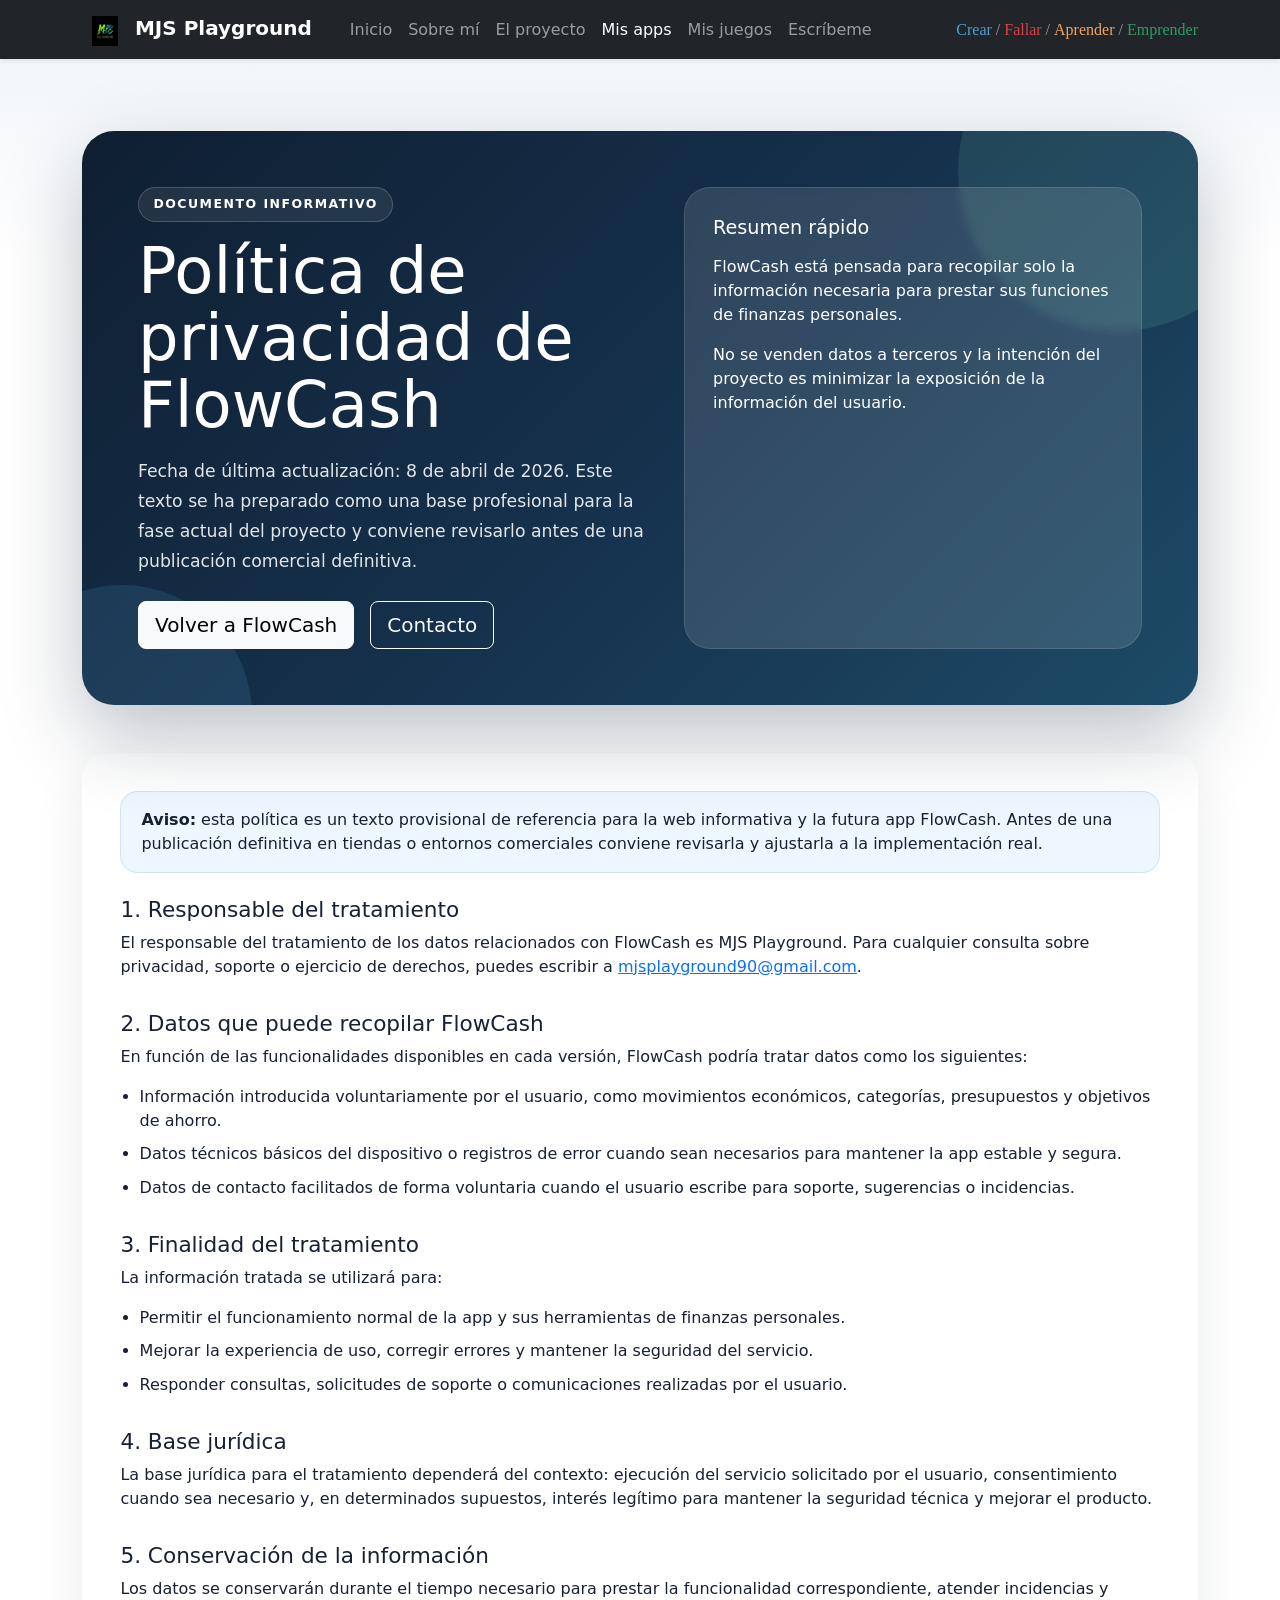
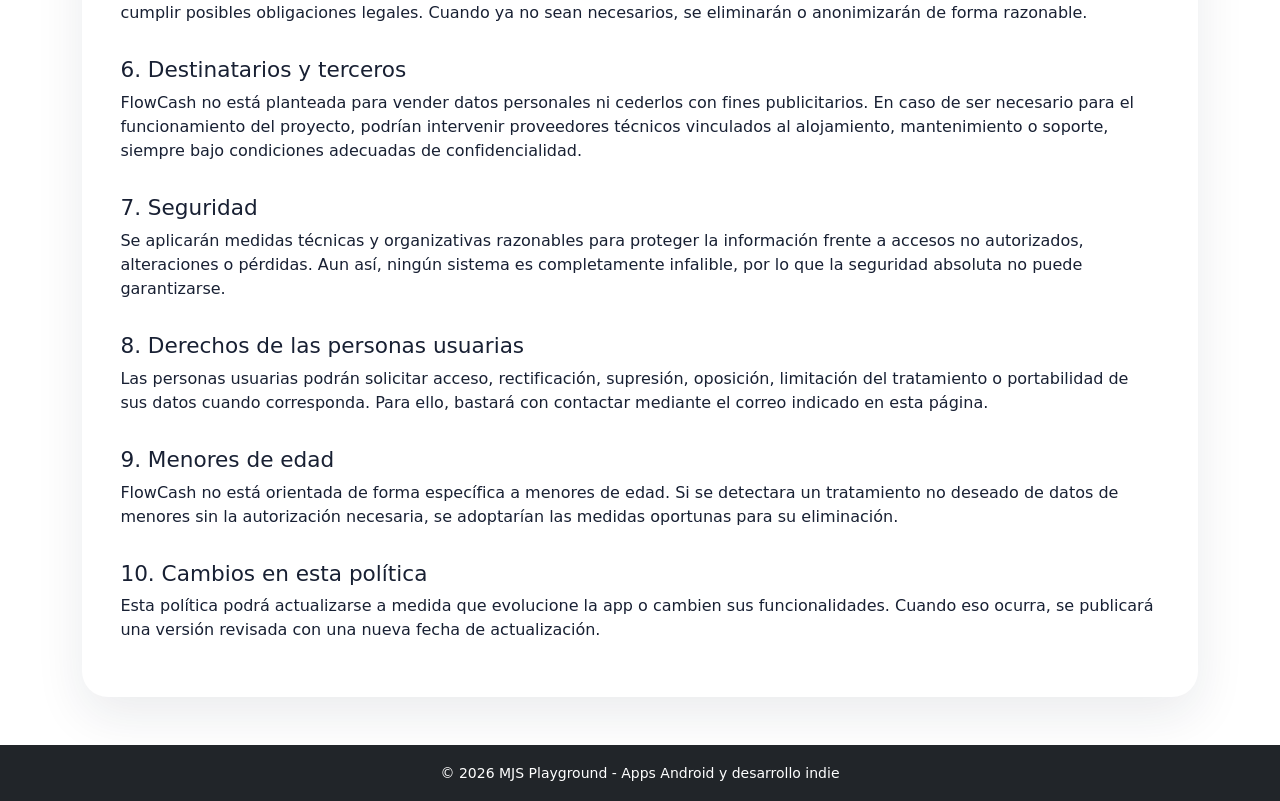
==== html/flowcash-privacy.html @ b143e2d8 "Añadida flowcash" ====
<!DOCTYPE html>
<html lang="es">
<head>
  <meta charset="UTF-8"/>
  <meta name="viewport" content="width=device-width, initial-scale=1.0"/>
  <title>Pol&iacute;tica de privacidad | FlowCash</title>
  <link rel="shortcut icon" type="image/x-icon" href="../images/favicon.png"/>
  <link href="https://cdn.jsdelivr.net/npm/bootstrap-icons@1.10.5/font/bootstrap-icons.css" rel="stylesheet"/>
  <link href="../css/bootstrap.min.css" rel="stylesheet"/>
  <link href="../css/kalam.css" rel="stylesheet"/>
  <link href="../css/variables.css" rel="stylesheet"/>
  <link href="../css/main.css" rel="stylesheet"/>
</head>
<body class="internal-page">
  <h1>Pol&iacute;tica de privacidad de FlowCash</h1>

  <header class="sticky-top">
    <nav class="navbar navbar-expand-lg navbar-dark bg-dark shadow-sm">
      <div class="container">
        <a class="navbar-brand" href="../index.html#inicio">
          <img src="../images/favicon.png" alt="Logo de MJS Playground" class="d-inline-block align-text-top"/>
          MJS Playground
        </a>

        <button class="navbar-toggler" type="button" data-bs-toggle="collapse" data-bs-target="#navbarPrivacy" aria-controls="navbarPrivacy" aria-expanded="false" aria-label="Mostrar navegacion">
          <span class="navbar-toggler-icon"></span>
        </button>

        <div class="collapse navbar-collapse" id="navbarPrivacy">
          <ul class="navbar-nav me-auto mb-2 mb-lg-0">
            <li class="nav-item">
              <a class="nav-link" href="../index.html#inicio">Inicio</a>
            </li>
            <li class="nav-item">
              <a class="nav-link" href="../index.html#sobre-mi">Sobre m&iacute;</a>
            </li>
            <li class="nav-item">
              <a class="nav-link" href="../index.html#proyecto">El proyecto</a>
            </li>
            <li class="nav-item">
              <a class="nav-link active" href="flowcash.html#flowcash">Mis apps</a>
            </li>
            <li class="nav-item">
              <a class="nav-link" href="../index.html#juegos">Mis juegos</a>
            </li>
            <li class="nav-item">
              <a class="nav-link" href="../index.html#contacto">Escr&iacute;beme</a>
            </li>
          </ul>

          <span class="navbar-text" style="color:#549ecc">Crear</span>
          <span class="navbar-text">&nbsp;/&nbsp;</span>
          <span class="navbar-text" style="color:#d64249">Fallar</span>
          <span class="navbar-text">&nbsp;/&nbsp;</span>
          <span class="navbar-text" style="color:#f4a261">Aprender</span>
          <span class="navbar-text">&nbsp;/&nbsp;</span>
          <span class="navbar-text" style="color:#2a9d64">Emprender</span>
        </div>
      </div>
    </nav>
  </header>

  <section class="internal-hero" id="politica-flowcash">
    <div class="container">
      <div class="internal-hero-panel">
        <div class="internal-hero-grid">
          <div>
            <span class="internal-kicker">Documento informativo</span>
            <h2 class="internal-title">Pol&iacute;tica de privacidad de FlowCash</h2>
            <p class="internal-lead">
              Fecha de &uacute;ltima actualizaci&oacute;n: 8 de abril de 2026. Este texto se ha preparado como una base profesional para la fase actual del proyecto y conviene revisarlo antes de una publicaci&oacute;n comercial definitiva.
            </p>
            <div class="d-flex flex-wrap gap-3 mt-4">
              <a class="btn btn-light btn-lg" href="flowcash.html">Volver a FlowCash</a>
              <a class="btn btn-outline-light btn-lg" href="../index.html#contacto">Contacto</a>
            </div>
          </div>
          <aside class="note-card">
            <h3>Resumen r&aacute;pido</h3>
            <p>FlowCash est&aacute; pensada para recopilar solo la informaci&oacute;n necesaria para prestar sus funciones de finanzas personales.</p>
            <p>No se venden datos a terceros y la intenci&oacute;n del proyecto es minimizar la exposici&oacute;n de la informaci&oacute;n del usuario.</p>
          </aside>
        </div>
      </div>
    </div>
  </section>

  <section class="pb-5">
    <div class="container">
      <article class="privacy-article">
        <div class="note-box mb-4">
          <strong>Aviso:</strong> esta pol&iacute;tica es un texto provisional de referencia para la web informativa y la futura app FlowCash. Antes de una publicaci&oacute;n definitiva en tiendas o entornos comerciales conviene revisarla y ajustarla a la implementaci&oacute;n real.
        </div>

        <h2>1. Responsable del tratamiento</h2>
        <p>
          El responsable del tratamiento de los datos relacionados con FlowCash es MJS Playground. Para cualquier consulta sobre privacidad, soporte o ejercicio de derechos, puedes escribir a <a href="mailto:mjsplayground90@gmail.com">mjsplayground90@gmail.com</a>.
        </p>

        <h2>2. Datos que puede recopilar FlowCash</h2>
        <p>En funci&oacute;n de las funcionalidades disponibles en cada versi&oacute;n, FlowCash podr&iacute;a tratar datos como los siguientes:</p>
        <ul class="privacy-list">
          <li>Informaci&oacute;n introducida voluntariamente por el usuario, como movimientos econ&oacute;micos, categor&iacute;as, presupuestos y objetivos de ahorro.</li>
          <li>Datos t&eacute;cnicos b&aacute;sicos del dispositivo o registros de error cuando sean necesarios para mantener la app estable y segura.</li>
          <li>Datos de contacto facilitados de forma voluntaria cuando el usuario escribe para soporte, sugerencias o incidencias.</li>
        </ul>

        <h2>3. Finalidad del tratamiento</h2>
        <p>La informaci&oacute;n tratada se utilizar&aacute; para:</p>
        <ul class="privacy-list">
          <li>Permitir el funcionamiento normal de la app y sus herramientas de finanzas personales.</li>
          <li>Mejorar la experiencia de uso, corregir errores y mantener la seguridad del servicio.</li>
          <li>Responder consultas, solicitudes de soporte o comunicaciones realizadas por el usuario.</li>
        </ul>

        <h2>4. Base jur&iacute;dica</h2>
        <p>
          La base jur&iacute;dica para el tratamiento depender&aacute; del contexto: ejecuci&oacute;n del servicio solicitado por el usuario, consentimiento cuando sea necesario y, en determinados supuestos, inter&eacute;s leg&iacute;timo para mantener la seguridad t&eacute;cnica y mejorar el producto.
        </p>

        <h2>5. Conservaci&oacute;n de la informaci&oacute;n</h2>
        <p>
          Los datos se conservar&aacute;n durante el tiempo necesario para prestar la funcionalidad correspondiente, atender incidencias y cumplir posibles obligaciones legales. Cuando ya no sean necesarios, se eliminar&aacute;n o anonimizar&aacute;n de forma razonable.
        </p>

        <h2>6. Destinatarios y terceros</h2>
        <p>
          FlowCash no est&aacute; planteada para vender datos personales ni cederlos con fines publicitarios. En caso de ser necesario para el funcionamiento del proyecto, podr&iacute;an intervenir proveedores t&eacute;cnicos vinculados al alojamiento, mantenimiento o soporte, siempre bajo condiciones adecuadas de confidencialidad.
        </p>

        <h2>7. Seguridad</h2>
        <p>
          Se aplicar&aacute;n medidas t&eacute;cnicas y organizativas razonables para proteger la informaci&oacute;n frente a accesos no autorizados, alteraciones o p&eacute;rdidas. Aun as&iacute;, ning&uacute;n sistema es completamente infalible, por lo que la seguridad absoluta no puede garantizarse.
        </p>

        <h2>8. Derechos de las personas usuarias</h2>
        <p>
          Las personas usuarias podr&aacute;n solicitar acceso, rectificaci&oacute;n, supresi&oacute;n, oposici&oacute;n, limitaci&oacute;n del tratamiento o portabilidad de sus datos cuando corresponda. Para ello, bastar&aacute; con contactar mediante el correo indicado en esta p&aacute;gina.
        </p>

        <h2>9. Menores de edad</h2>
        <p>
          FlowCash no est&aacute; orientada de forma espec&iacute;fica a menores de edad. Si se detectara un tratamiento no deseado de datos de menores sin la autorizaci&oacute;n necesaria, se adoptar&iacute;an las medidas oportunas para su eliminaci&oacute;n.
        </p>

        <h2>10. Cambios en esta pol&iacute;tica</h2>
        <p>
          Esta pol&iacute;tica podr&aacute; actualizarse a medida que evolucione la app o cambien sus funcionalidades. Cuando eso ocurra, se publicar&aacute; una versi&oacute;n revisada con una nueva fecha de actualizaci&oacute;n.
        </p>
      </article>
    </div>
  </section>

  <footer class="bg-dark text-white text-center py-3">
    <small>&copy; 2026 MJS Playground - Apps Android y desarrollo indie</small>
  </footer>

  <script src="../js/bootstrap.bundle.min.js"></script>
</body>
</html>
---- css/kalam.css ----
/**
* @license
*
* Font Family: Kalam
* Designed by: Indian Type Foundry
* URL: https://www.fontshare.com/fonts/kalam
* © 2025 Indian Type Foundry
*
* Kalam Light 
* Kalam Regular 
* Kalam Bold 
* Kalam Variable (Variable font)

*
*/
@font-face {
  font-family: 'Kalam-Light';
  src: url('../fonts/Kalam-Light.woff2') format('woff2'),
       url('../fonts/Kalam-Light.woff') format('woff'),
       url('../fonts/Kalam-Light.ttf') format('truetype');
  font-weight: 300;
  font-display: swap;
  font-style: normal;
}
@font-face {
  font-family: 'Kalam-Regular';
  src: url('../fonts/Kalam-Regular.woff2') format('woff2'),
       url('../fonts/Kalam-Regular.woff') format('woff'),
       url('../fonts/Kalam-Regular.ttf') format('truetype');
  font-weight: 400;
  font-display: swap;
  font-style: normal;
}
@font-face {
  font-family: 'Kalam-Bold';
  src: url('../fonts/Kalam-Bold.woff2') format('woff2'),
       url('../fonts/Kalam-Bold.woff') format('woff'),
       url('../fonts/Kalam-Bold.ttf') format('truetype');
  font-weight: 700;
  font-display: swap;
  font-style: normal;
}
/**
* This is a variable font
* You can control variable axes as shown below:
* font-variation-settings: wght 300.0;
*
* available axes:
'wght' (range from 300.0 to 700.0
*/
@font-face {
  font-family: 'Kalam-Variable';
  src: url('../fonts/Kalam-Variable.woff2') format('woff2'),
       url('../fonts/Kalam-Variable.woff') format('woff'),
       url('../fonts/Kalam-Variable.ttf') format('truetype');
  font-weight: 300 700;
  font-display: swap;
  font-style: normal;
}
---- css/variables.css ----
:root {
    --fuente-frases: 'Kalam', cursive;
    --mjs-ink: #182033;
    --mjs-blue: #549ecc;
    --mjs-red: #d64249;
    --mjs-gold: #f4a261;
    --mjs-green: #2a9d64;
    --mjs-surface: #f5f8fc;
    --mjs-muted: #5b6778;
    --flowcash-deep: #102133;
    --flowcash-cyan: #31a6c8;
    --flowcash-mint: #78d9b7;
}
---- css/main.css ----
html {
    scroll-behavior: smooth;
}

h1 {
    display: none;
}

body {
    color: var(--mjs-ink);
    background-color: #ffffff;
}

section[id] {
    scroll-margin-top: 88px;
}

/**********/
/* HEADER */
/**********/
header img {
    width: 26px;
    height: 30px;
    margin-inline: 10px;
}

header .navbar-brand {
    margin-right: 30px;
    font-weight: 600;
}

header .navbar-text {
    font-family: var(--fuente-frases);
}

header .navbar {
    z-index: 1030;
}

header .nav-link.active,
header .nav-link:hover {
    color: #ffffff;
}

/******************/
/* GENERIC BLOCKS */
/******************/
.section-heading {
    max-width: 760px;
    margin: 0 auto 3rem;
}

.eyebrow {
    display: inline-block;
    margin-bottom: 1rem;
    padding: 0.4rem 0.85rem;
    border-radius: 999px;
    background: rgba(84, 158, 204, 0.12);
    color: var(--mjs-blue);
    font-size: 0.78rem;
    font-weight: 700;
    letter-spacing: 0.12em;
    text-transform: uppercase;
}

/************/
/* CAROUSEL */
/************/
#inicio {
    scroll-margin-top: 80px;
}

.carousel-item {
    height: min(900px, calc(100vh - 56px));
    min-height: 560px;
    overflow: hidden;
}

.carousel-item img {
    height: 100%;
    object-fit: cover;
}

.carousel-overlay {
    position: absolute;
    inset: auto 8% 10% 8%;
    max-width: 620px;
    border: 1px solid rgba(255, 255, 255, 0.12);
    border-radius: 28px;
    background: linear-gradient(135deg, rgba(0, 0, 0, 0.82), rgba(15, 31, 49, 0.55));
    backdrop-filter: blur(4px);
    display: flex;
    align-items: center;
    padding: 2rem;
    z-index: 2;
    pointer-events: none;
}

.carousel-overlay.gradient-right {
    margin-left: auto;
}

.carousel-overlay.gradient-bottom {
    max-width: 720px;
}

.carousel-overlay h3 {
    color: #ffffff;
    font-size: clamp(1.8rem, 4vw, 3rem);
    font-family: 'Kalam', cursive;
    line-height: 1.2;
    margin: 0;
}

/************/
/* SOBRE MI */
/************/
#sobre-mi .lead {
    padding-left: 40px;
}

#sobre-mi .rounded-circle img {
    box-shadow: 0 22px 50px rgba(0, 0, 0, 0.18);
}

/************/
/* SECTIONS */
/************/
#proyecto {
    background: linear-gradient(180deg, #ffffff 0%, #f7f9fc 100%);
}

.app-section {
    background: linear-gradient(180deg, #f7fbff 0%, #ffffff 100%);
}

.app-showcase-card {
    border-radius: 28px;
    background: #ffffff;
    box-shadow: 0 24px 60px rgba(24, 32, 51, 0.12);
}

.app-visual-wrap {
    display: flex;
    align-items: center;
    justify-content: center;
    height: 100%;
    min-height: 100%;
    padding: 2rem;
    background:
        radial-gradient(circle at top left, rgba(84, 158, 204, 0.22), transparent 40%),
        linear-gradient(160deg, #112034 0%, #16304b 100%);
}

.app-visual-wrap img {
    width: 100%;
    max-width: 420px;
}

.app-badge {
    display: inline-flex;
    align-items: center;
    gap: 0.5rem;
    padding: 0.45rem 0.9rem;
    border-radius: 999px;
    background: rgba(42, 157, 100, 0.12);
    color: var(--mjs-green);
    font-weight: 700;
    text-transform: uppercase;
    font-size: 0.75rem;
    letter-spacing: 0.08em;
}

.feature-pill-list {
    display: flex;
    flex-wrap: wrap;
    gap: 0.75rem;
    margin-top: 1.75rem;
}

.feature-pill {
    display: inline-flex;
    align-items: center;
    gap: 0.5rem;
    padding: 0.8rem 1rem;
    border-radius: 999px;
    background: var(--mjs-surface);
    border: 1px solid rgba(24, 32, 51, 0.08);
    color: var(--mjs-ink);
    font-weight: 600;
}

.feature-pill i {
    color: var(--mjs-blue);
}

.placeholder-card {
    max-width: 420px;
    margin: 0 auto;
    padding: 3rem;
    border-radius: 24px;
    background: #ffffff;
    box-shadow: 0 18px 45px rgba(24, 32, 51, 0.1);
}

/******************/
/* INTERNAL PAGES */
/******************/
.internal-page {
    background: linear-gradient(180deg, #eef3f8 0%, #ffffff 260px);
}

.internal-hero {
    padding: 4.5rem 0 3rem;
}

.internal-hero-panel {
    position: relative;
    overflow: hidden;
    border-radius: 32px;
    padding: clamp(2rem, 5vw, 3.5rem);
    background: linear-gradient(135deg, #0f1f31 0%, #16324e 55%, #1d4b67 100%);
    color: #ffffff;
    box-shadow: 0 30px 80px rgba(15, 31, 49, 0.28);
}

.internal-hero-panel::before {
    content: "";
    position: absolute;
    width: 320px;
    height: 320px;
    border-radius: 50%;
    background: rgba(120, 217, 183, 0.12);
    top: -120px;
    right: -80px;
}

.internal-hero-panel::after {
    content: "";
    position: absolute;
    width: 260px;
    height: 260px;
    border-radius: 50%;
    background: rgba(84, 158, 204, 0.16);
    bottom: -140px;
    left: -90px;
}

.internal-hero-grid {
    position: relative;
    z-index: 1;
    display: grid;
    grid-template-columns: minmax(0, 1.05fr) minmax(280px, 0.95fr);
    gap: 2.5rem;
    align-items: center;
}

.internal-kicker {
    display: inline-block;
    margin-bottom: 1rem;
    padding: 0.45rem 0.9rem;
    border: 1px solid rgba(255, 255, 255, 0.18);
    border-radius: 999px;
    font-size: 0.78rem;
    font-weight: 700;
    text-transform: uppercase;
    letter-spacing: 0.12em;
    background: rgba(255, 255, 255, 0.08);
}

.internal-title {
    font-size: clamp(2.3rem, 5vw, 4rem);
    line-height: 1.05;
    margin-bottom: 1rem;
}

.internal-lead {
    font-size: 1.08rem;
    line-height: 1.75;
    color: rgba(255, 255, 255, 0.88);
    max-width: 52rem;
}

.hero-pill-row {
    display: flex;
    flex-wrap: wrap;
    gap: 0.75rem;
    margin-top: 1.75rem;
}

.hero-pill {
    display: inline-flex;
    align-items: center;
    gap: 0.5rem;
    padding: 0.75rem 1rem;
    border-radius: 999px;
    border: 1px solid rgba(255, 255, 255, 0.16);
    background: rgba(255, 255, 255, 0.08);
    font-weight: 600;
}

.hero-art {
    display: flex;
    align-items: center;
    justify-content: center;
}

.hero-art img {
    width: 100%;
    max-width: 420px;
    filter: drop-shadow(0 18px 36px rgba(0, 0, 0, 0.22));
}

.info-card,
.content-card,
.metric-card,
.privacy-article,
.note-card {
    height: 100%;
    border-radius: 26px;
    background: #ffffff;
    box-shadow: 0 18px 50px rgba(24, 32, 51, 0.09);
}

.info-card {
    padding: 2rem;
}

.info-card i {
    font-size: 2rem;
    color: var(--mjs-blue);
}

.info-card h3 {
    margin: 1rem 0 0.75rem;
    font-size: 1.3rem;
}

.content-card {
    padding: 2.25rem;
}

.metric-grid {
    display: grid;
    grid-template-columns: repeat(2, minmax(0, 1fr));
    gap: 1rem;
}

.metric-card {
    padding: 1.5rem;
}

.metric-card h3 {
    margin: 0 0 0.75rem;
    font-family: var(--fuente-frases);
    font-size: 2rem;
    color: var(--mjs-blue);
}

.metric-card p {
    margin: 0;
    color: var(--mjs-muted);
}

.cta-strip {
    border-radius: 28px;
    padding: clamp(1.75rem, 4vw, 2.5rem);
    background: linear-gradient(135deg, #15293f 0%, #1c4966 100%);
    color: #ffffff;
    box-shadow: 0 24px 70px rgba(21, 41, 63, 0.2);
}

.cta-strip p {
    color: rgba(255, 255, 255, 0.82);
    margin-bottom: 0;
}

.note-card {
    padding: 1.75rem;
    background: rgba(255, 255, 255, 0.12);
    color: #ffffff;
    border: 1px solid rgba(255, 255, 255, 0.12);
    box-shadow: none;
    backdrop-filter: blur(4px);
}

.note-card h3 {
    margin-bottom: 1rem;
    font-size: 1.2rem;
}

.note-card p:last-child {
    margin-bottom: 0;
}

.privacy-article {
    padding: clamp(1.5rem, 3vw, 2.5rem);
}

.privacy-article h2 {
    margin-top: 2rem;
    font-size: 1.35rem;
}

.privacy-article h2:first-of-type {
    margin-top: 0;
}

.note-box {
    padding: 1rem 1.25rem;
    border-radius: 18px;
    background: #eef6ff;
    border: 1px solid rgba(84, 158, 204, 0.2);
    color: var(--mjs-ink);
}

.privacy-list {
    padding-left: 1.2rem;
}

.privacy-list li + li {
    margin-top: 0.6rem;
}

.btn-outline-light:hover {
    color: var(--mjs-ink);
}

footer {
    margin-top: auto;
}

/**************/
/* RESPONSIVE */
/**************/
@media (max-width: 991.98px) {
    .carousel-item {
        min-height: 520px;
    }

    .carousel-overlay {
        inset: auto 6% 8% 6%;
        max-width: none;
    }

    #sobre-mi .lead {
        padding-left: 0;
    }

    .internal-hero-grid {
        grid-template-columns: 1fr;
    }
}

@media (max-width: 767.98px) {
    .carousel-item {
        min-height: 460px;
    }

    .carousel-overlay {
        padding: 1.4rem;
        border-radius: 22px;
    }

    .metric-grid {
        grid-template-columns: 1fr;
    }

    .placeholder-card {
        padding: 2.25rem 1.5rem;
    }

    .app-showcase-card .card-body,
    .content-card,
    .info-card,
    .privacy-article {
        padding: 1.5rem;
    }

    .internal-hero {
        padding-top: 3rem;
    }
}
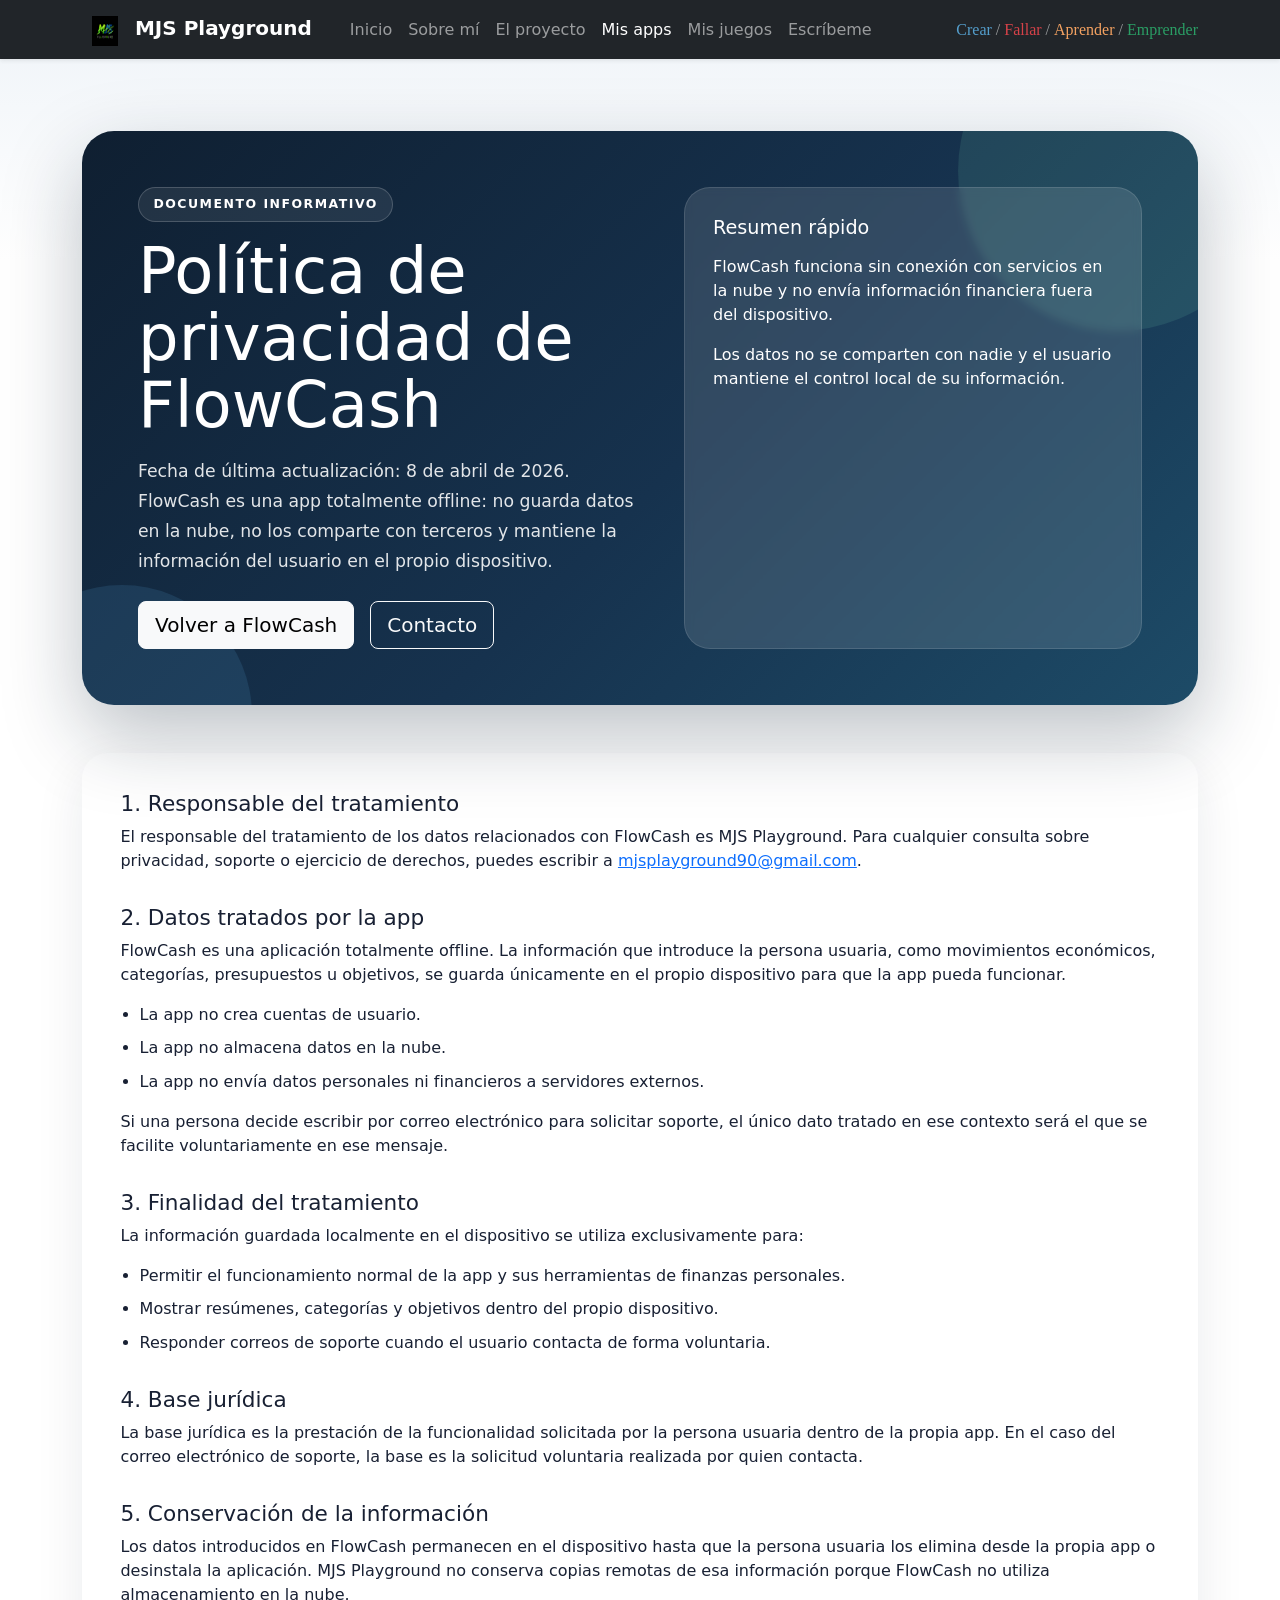
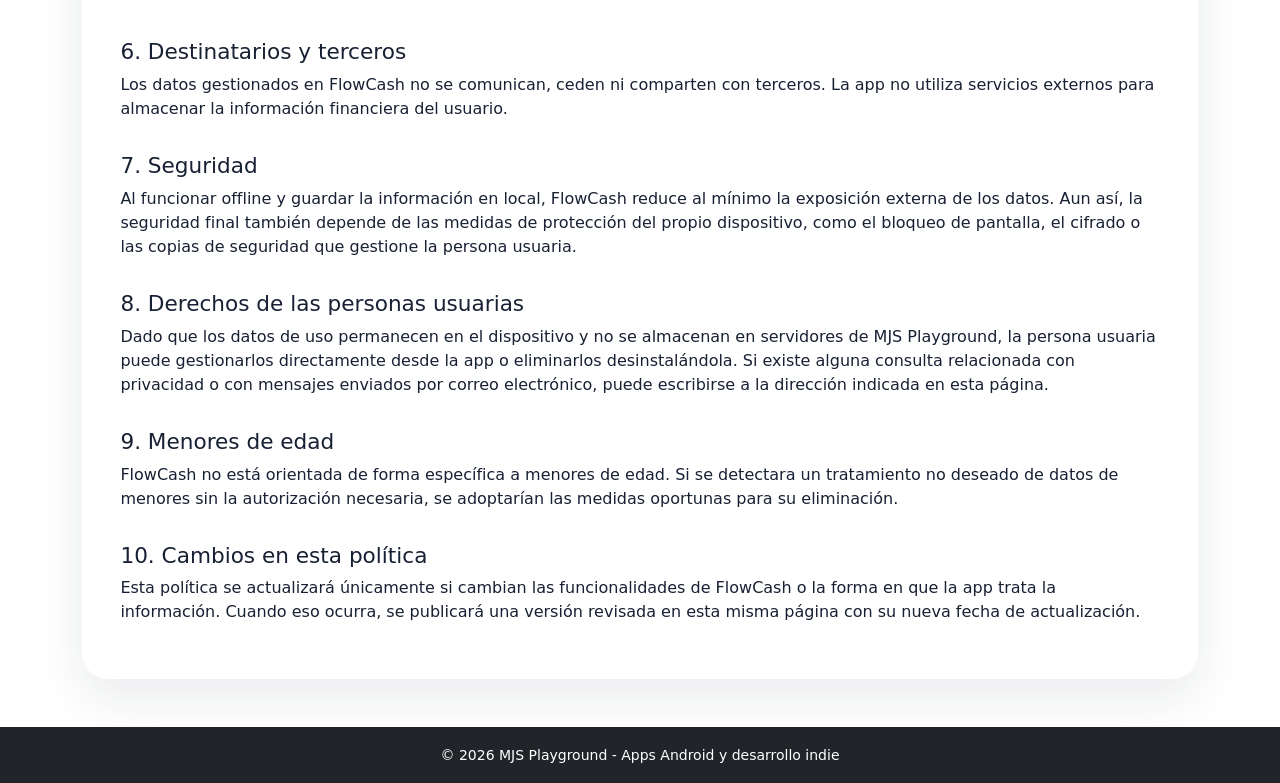
==== commit 62e6ac0d: "FlowCash politica de privacidad actualizada" ====
--- a/html/flowcash-privacy.html
+++ b/html/flowcash-privacy.html
@@ -68,7 +68,7 @@
             <span class="internal-kicker">Documento informativo</span>
             <h2 class="internal-title">Pol&iacute;tica de privacidad de FlowCash</h2>
             <p class="internal-lead">
-              Fecha de &uacute;ltima actualizaci&oacute;n: 8 de abril de 2026. Este texto se ha preparado como una base profesional para la fase actual del proyecto y conviene revisarlo antes de una publicaci&oacute;n comercial definitiva.
+              Fecha de &uacute;ltima actualizaci&oacute;n: 8 de abril de 2026. FlowCash es una app totalmente offline: no guarda datos en la nube, no los comparte con terceros y mantiene la informaci&oacute;n del usuario en el propio dispositivo.
             </p>
             <div class="d-flex flex-wrap gap-3 mt-4">
               <a class="btn btn-light btn-lg" href="flowcash.html">Volver a FlowCash</a>
@@ -77,8 +77,8 @@
           </div>
           <aside class="note-card">
             <h3>Resumen r&aacute;pido</h3>
-            <p>FlowCash est&aacute; pensada para recopilar solo la informaci&oacute;n necesaria para prestar sus funciones de finanzas personales.</p>
-            <p>No se venden datos a terceros y la intenci&oacute;n del proyecto es minimizar la exposici&oacute;n de la informaci&oacute;n del usuario.</p>
+            <p>FlowCash funciona sin conexi&oacute;n con servicios en la nube y no env&iacute;a informaci&oacute;n financiera fuera del dispositivo.</p>
+            <p>Los datos no se comparten con nadie y el usuario mantiene el control local de su informaci&oacute;n.</p>
           </aside>
         </div>
       </div>
@@ -88,54 +88,55 @@
   <section class="pb-5">
     <div class="container">
       <article class="privacy-article">
-        <div class="note-box mb-4">
-          <strong>Aviso:</strong> esta pol&iacute;tica es un texto provisional de referencia para la web informativa y la futura app FlowCash. Antes de una publicaci&oacute;n definitiva en tiendas o entornos comerciales conviene revisarla y ajustarla a la implementaci&oacute;n real.
-        </div>
-
         <h2>1. Responsable del tratamiento</h2>
         <p>
           El responsable del tratamiento de los datos relacionados con FlowCash es MJS Playground. Para cualquier consulta sobre privacidad, soporte o ejercicio de derechos, puedes escribir a <a href="mailto:mjsplayground90@gmail.com">mjsplayground90@gmail.com</a>.
         </p>
 
-        <h2>2. Datos que puede recopilar FlowCash</h2>
-        <p>En funci&oacute;n de las funcionalidades disponibles en cada versi&oacute;n, FlowCash podr&iacute;a tratar datos como los siguientes:</p>
+        <h2>2. Datos tratados por la app</h2>
+        <p>
+          FlowCash es una aplicaci&oacute;n totalmente offline. La informaci&oacute;n que introduce la persona usuaria, como movimientos econ&oacute;micos, categor&iacute;as, presupuestos u objetivos, se guarda &uacute;nicamente en el propio dispositivo para que la app pueda funcionar.
+        </p>
         <ul class="privacy-list">
-          <li>Informaci&oacute;n introducida voluntariamente por el usuario, como movimientos econ&oacute;micos, categor&iacute;as, presupuestos y objetivos de ahorro.</li>
-          <li>Datos t&eacute;cnicos b&aacute;sicos del dispositivo o registros de error cuando sean necesarios para mantener la app estable y segura.</li>
-          <li>Datos de contacto facilitados de forma voluntaria cuando el usuario escribe para soporte, sugerencias o incidencias.</li>
+          <li>La app no crea cuentas de usuario.</li>
+          <li>La app no almacena datos en la nube.</li>
+          <li>La app no env&iacute;a datos personales ni financieros a servidores externos.</li>
         </ul>
+        <p>
+          Si una persona decide escribir por correo electr&oacute;nico para solicitar soporte, el &uacute;nico dato tratado en ese contexto ser&aacute; el que se facilite voluntariamente en ese mensaje.
+        </p>
 
         <h2>3. Finalidad del tratamiento</h2>
-        <p>La informaci&oacute;n tratada se utilizar&aacute; para:</p>
+        <p>La informaci&oacute;n guardada localmente en el dispositivo se utiliza exclusivamente para:</p>
         <ul class="privacy-list">
           <li>Permitir el funcionamiento normal de la app y sus herramientas de finanzas personales.</li>
-          <li>Mejorar la experiencia de uso, corregir errores y mantener la seguridad del servicio.</li>
-          <li>Responder consultas, solicitudes de soporte o comunicaciones realizadas por el usuario.</li>
+          <li>Mostrar res&uacute;menes, categor&iacute;as y objetivos dentro del propio dispositivo.</li>
+          <li>Responder correos de soporte cuando el usuario contacta de forma voluntaria.</li>
         </ul>
 
         <h2>4. Base jur&iacute;dica</h2>
         <p>
-          La base jur&iacute;dica para el tratamiento depender&aacute; del contexto: ejecuci&oacute;n del servicio solicitado por el usuario, consentimiento cuando sea necesario y, en determinados supuestos, inter&eacute;s leg&iacute;timo para mantener la seguridad t&eacute;cnica y mejorar el producto.
+          La base jur&iacute;dica es la prestaci&oacute;n de la funcionalidad solicitada por la persona usuaria dentro de la propia app. En el caso del correo electr&oacute;nico de soporte, la base es la solicitud voluntaria realizada por quien contacta.
         </p>
 
         <h2>5. Conservaci&oacute;n de la informaci&oacute;n</h2>
         <p>
-          Los datos se conservar&aacute;n durante el tiempo necesario para prestar la funcionalidad correspondiente, atender incidencias y cumplir posibles obligaciones legales. Cuando ya no sean necesarios, se eliminar&aacute;n o anonimizar&aacute;n de forma razonable.
+          Los datos introducidos en FlowCash permanecen en el dispositivo hasta que la persona usuaria los elimina desde la propia app o desinstala la aplicaci&oacute;n. MJS Playground no conserva copias remotas de esa informaci&oacute;n porque FlowCash no utiliza almacenamiento en la nube.
         </p>
 
         <h2>6. Destinatarios y terceros</h2>
         <p>
-          FlowCash no est&aacute; planteada para vender datos personales ni cederlos con fines publicitarios. En caso de ser necesario para el funcionamiento del proyecto, podr&iacute;an intervenir proveedores t&eacute;cnicos vinculados al alojamiento, mantenimiento o soporte, siempre bajo condiciones adecuadas de confidencialidad.
+          Los datos gestionados en FlowCash no se comunican, ceden ni comparten con terceros. La app no utiliza servicios externos para almacenar la informaci&oacute;n financiera del usuario.
         </p>
 
         <h2>7. Seguridad</h2>
         <p>
-          Se aplicar&aacute;n medidas t&eacute;cnicas y organizativas razonables para proteger la informaci&oacute;n frente a accesos no autorizados, alteraciones o p&eacute;rdidas. Aun as&iacute;, ning&uacute;n sistema es completamente infalible, por lo que la seguridad absoluta no puede garantizarse.
+          Al funcionar offline y guardar la informaci&oacute;n en local, FlowCash reduce al m&iacute;nimo la exposici&oacute;n externa de los datos. Aun as&iacute;, la seguridad final tambi&eacute;n depende de las medidas de protecci&oacute;n del propio dispositivo, como el bloqueo de pantalla, el cifrado o las copias de seguridad que gestione la persona usuaria.
         </p>
 
         <h2>8. Derechos de las personas usuarias</h2>
         <p>
-          Las personas usuarias podr&aacute;n solicitar acceso, rectificaci&oacute;n, supresi&oacute;n, oposici&oacute;n, limitaci&oacute;n del tratamiento o portabilidad de sus datos cuando corresponda. Para ello, bastar&aacute; con contactar mediante el correo indicado en esta p&aacute;gina.
+          Dado que los datos de uso permanecen en el dispositivo y no se almacenan en servidores de MJS Playground, la persona usuaria puede gestionarlos directamente desde la app o eliminarlos desinstal&aacute;ndola. Si existe alguna consulta relacionada con privacidad o con mensajes enviados por correo electr&oacute;nico, puede escribirse a la direcci&oacute;n indicada en esta p&aacute;gina.
         </p>
 
         <h2>9. Menores de edad</h2>
@@ -145,7 +146,7 @@
 
         <h2>10. Cambios en esta pol&iacute;tica</h2>
         <p>
-          Esta pol&iacute;tica podr&aacute; actualizarse a medida que evolucione la app o cambien sus funcionalidades. Cuando eso ocurra, se publicar&aacute; una versi&oacute;n revisada con una nueva fecha de actualizaci&oacute;n.
+          Esta pol&iacute;tica se actualizar&aacute; &uacute;nicamente si cambian las funcionalidades de FlowCash o la forma en que la app trata la informaci&oacute;n. Cuando eso ocurra, se publicar&aacute; una versi&oacute;n revisada en esta misma p&aacute;gina con su nueva fecha de actualizaci&oacute;n.
         </p>
       </article>
     </div>
